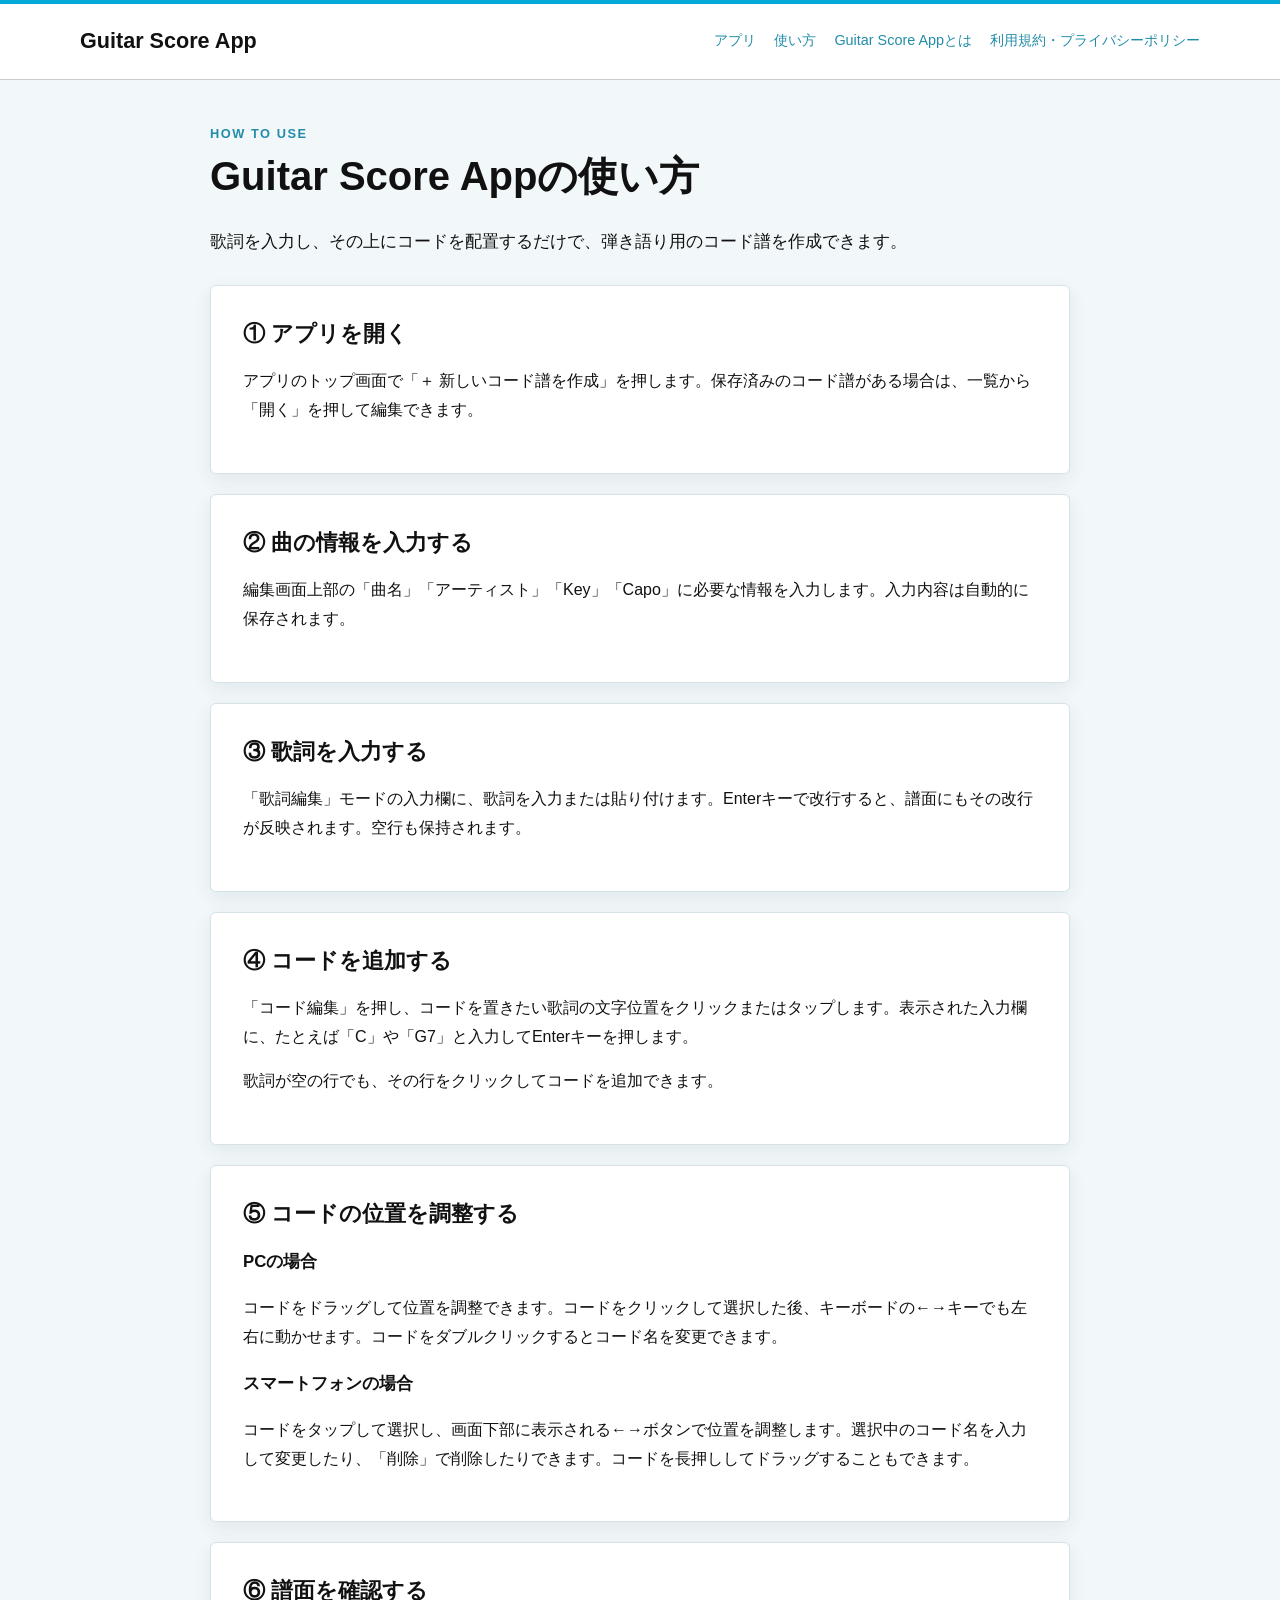
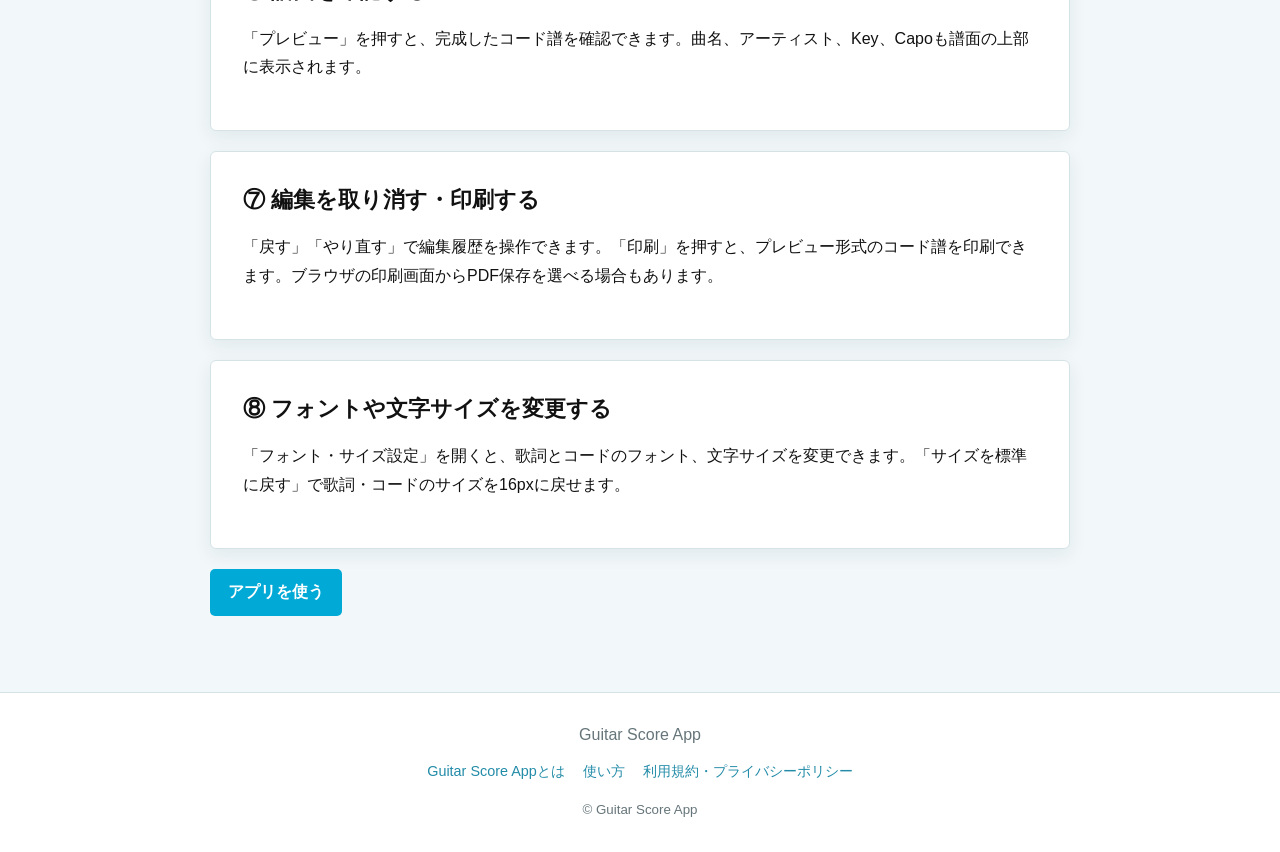
==== how-to-use.html @ c7d1b921 "Add files via upload" ====
<!doctype html>
<html lang="ja">
<head>
  <meta charset="UTF-8">
  <meta name="viewport" content="width=device-width, initial-scale=1">
  <title>Guitar Score Appの使い方｜弾き語りコード譜の作成方法</title>
  <meta name="description" content="Guitar Score Appで歌詞を入力し、コードを配置してコード譜を作成する方法を初心者向けに説明します。">
  <link rel="stylesheet" href="info.css">
</head>
<body>
  <header class="site-header">
    <div class="site-header-inner">
      <a class="brand" href="index.html">Guitar Score App</a>
      <nav aria-label="メインナビゲーション">
        <a href="index.html">アプリ</a>
        <a href="how-to-use.html" aria-current="page">使い方</a>
        <a href="about.html">Guitar Score Appとは</a>
        <a href="legal.html">利用規約・プライバシーポリシー</a>
      </nav>
    </div>
  </header>

  <main class="content">
    <p class="eyebrow">HOW TO USE</p>
    <h1>Guitar Score Appの使い方</h1>
    <p class="lead">歌詞を入力し、その上にコードを配置するだけで、弾き語り用のコード譜を作成できます。</p>

    <section class="card"><h2>① アプリを開く</h2><p>アプリのトップ画面で「＋ 新しいコード譜を作成」を押します。保存済みのコード譜がある場合は、一覧から「開く」を押して編集できます。</p></section>
    <section class="card"><h2>② 曲の情報を入力する</h2><p>編集画面上部の「曲名」「アーティスト」「Key」「Capo」に必要な情報を入力します。入力内容は自動的に保存されます。</p></section>
    <section class="card"><h2>③ 歌詞を入力する</h2><p>「歌詞編集」モードの入力欄に、歌詞を入力または貼り付けます。Enterキーで改行すると、譜面にもその改行が反映されます。空行も保持されます。</p></section>
    <section class="card"><h2>④ コードを追加する</h2><p>「コード編集」を押し、コードを置きたい歌詞の文字位置をクリックまたはタップします。表示された入力欄に、たとえば「C」や「G7」と入力してEnterキーを押します。</p><p>歌詞が空の行でも、その行をクリックしてコードを追加できます。</p></section>
    <section class="card"><h2>⑤ コードの位置を調整する</h2><h3>PCの場合</h3><p>コードをドラッグして位置を調整できます。コードをクリックして選択した後、キーボードの←→キーでも左右に動かせます。コードをダブルクリックするとコード名を変更できます。</p><h3>スマートフォンの場合</h3><p>コードをタップして選択し、画面下部に表示される←→ボタンで位置を調整します。選択中のコード名を入力して変更したり、「削除」で削除したりできます。コードを長押ししてドラッグすることもできます。</p></section>
    <section class="card"><h2>⑥ 譜面を確認する</h2><p>「プレビュー」を押すと、完成したコード譜を確認できます。曲名、アーティスト、Key、Capoも譜面の上部に表示されます。</p></section>
    <section class="card"><h2>⑦ 編集を取り消す・印刷する</h2><p>「戻す」「やり直す」で編集履歴を操作できます。「印刷」を押すと、プレビュー形式のコード譜を印刷できます。ブラウザの印刷画面からPDF保存を選べる場合もあります。</p></section>
    <section class="card"><h2>⑧ フォントや文字サイズを変更する</h2><p>「フォント・サイズ設定」を開くと、歌詞とコードのフォント、文字サイズを変更できます。「サイズを標準に戻す」で歌詞・コードのサイズを16pxに戻せます。</p></section>

    <p><a class="button" href="index.html">アプリを使う</a></p>
  </main>

  <footer class="site-footer"><div>Guitar Score App</div><div class="footer-links"><a href="about.html">Guitar Score Appとは</a><a href="how-to-use.html">使い方</a><a href="legal.html">利用規約・プライバシーポリシー</a></div><small>© Guitar Score App</small></footer>
</body>
</html>
---- info.css ----
:root {
  --bg: #f2f7f9;
  --surface: #fff;
  --text: #111;
  --muted: #66757a;
  --border: #d5e3e7;
  --accent: #00a9d6;
  --accent-dark: #238ca8;
  --accent-light: #e8f8fb;
  --shadow: 0 6px 18px rgba(20, 80, 95, 0.08);
}

* {
  box-sizing: border-box;
}

html,
body {
  margin: 0;
  color: var(--text);
  background: var(--bg);
  font-family:
    -apple-system,
    BlinkMacSystemFont,
    "Segoe UI",
    "Helvetica Neue",
    Arial,
    sans-serif;
  line-height: 1.8;
  overflow-x: hidden;
}

a {
  color: var(--accent-dark);
}

.site-header {
  border-top: 4px solid var(--accent);
  border-bottom: 1px solid #ccc;
  background: #fff;
}

.site-header-inner {
  display: flex;
  align-items: center;
  justify-content: space-between;
  gap: 24px;
  width: min(100% - 36px, 1120px);
  margin: auto;
  padding: 18px 0;
}

.brand {
  color: #111;
  font-size: 1.35rem;
  font-weight: 800;
  text-decoration: none;
  white-space: nowrap;
}

nav {
  display: flex;
  flex-wrap: wrap;
  justify-content: flex-end;
  gap: 8px 18px;
}

nav a,
.footer-links a {
  font-size: 0.9rem;
  text-decoration: none;
}

.content {
  width: min(100% - 28px, 860px);
  margin: auto;
  padding: 42px 0 60px;
}

.eyebrow {
  margin: 0;
  color: var(--accent-dark);
  font-size: 0.8rem;
  font-weight: 800;
  letter-spacing: 0.12em;
}

h1 {
  margin: 4px 0 24px;
  font-size: clamp(1.8rem, 5vw, 2.5rem);
  line-height: 1.35;
}

h2 {
  margin-top: 0;
  font-size: 1.35rem;
  line-height: 1.45;
}

h3 {
  font-size: 1.05rem;
}

.lead {
  margin-bottom: 28px;
  font-size: 1.05rem;
}

.card {
  margin: 20px 0;
  padding: clamp(20px, 4vw, 32px);
  border: 1px solid var(--border);
  border-radius: 6px;
  background: var(--surface);
  box-shadow: var(--shadow);
}

.card li {
  margin: 6px 0;
}

.button {
  display: inline-block;
  min-height: 44px;
  padding: 9px 18px;
  border-radius: 5px;
  color: #fff;
  background: var(--accent);
  font-weight: 700;
  text-decoration: none;
}

.button:hover {
  background: var(--accent-dark);
}

.site-footer {
  padding: 28px 18px;
  border-top: 1px solid var(--border);
  color: var(--muted);
  background: #fff;
  text-align: center;
}

.footer-links {
  display: flex;
  flex-wrap: wrap;
  justify-content: center;
  gap: 8px 18px;
  margin: 10px 0;
}

@media (max-width: 700px) {
  .site-header-inner {
    align-items: stretch;
    flex-direction: column;
    gap: 12px;
  }

  nav {
    justify-content: flex-start;
  }

  nav a {
    padding: 5px 0;
  }

  .content {
    padding-top: 30px;
  }
}
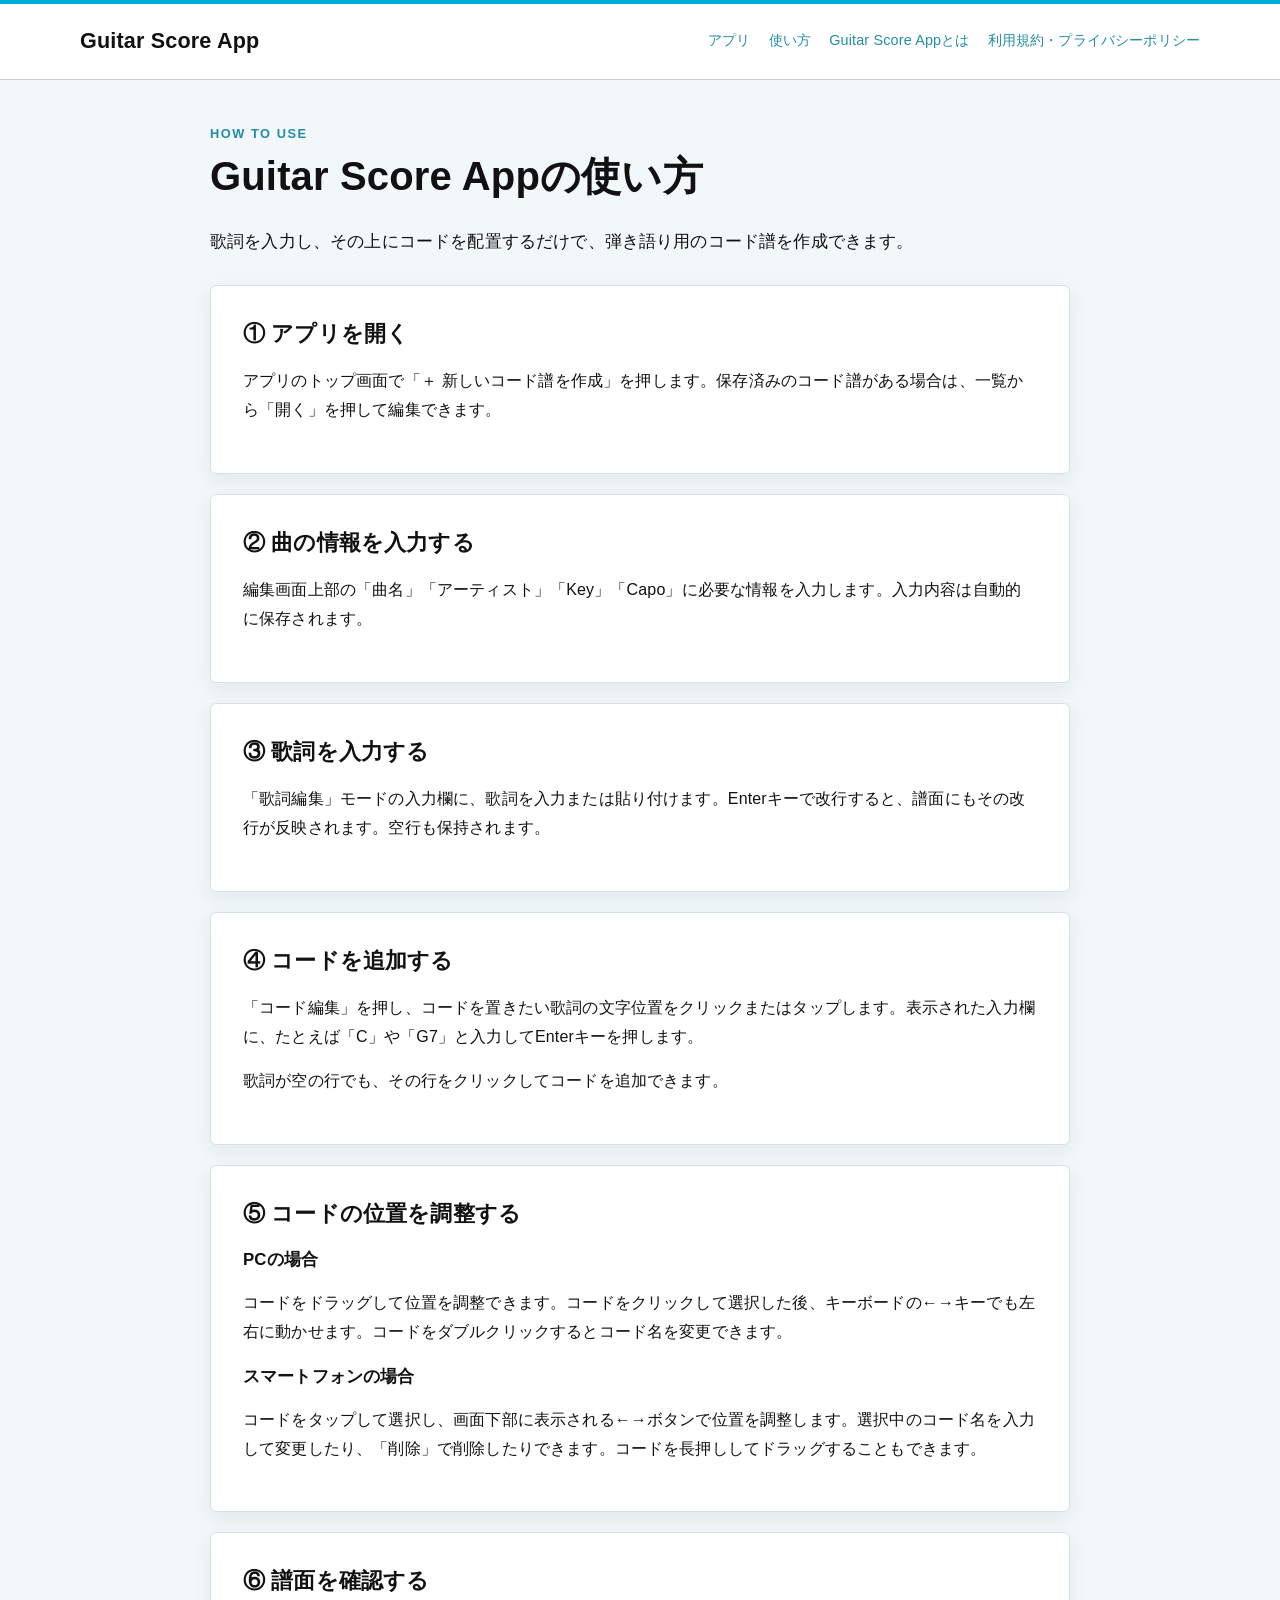
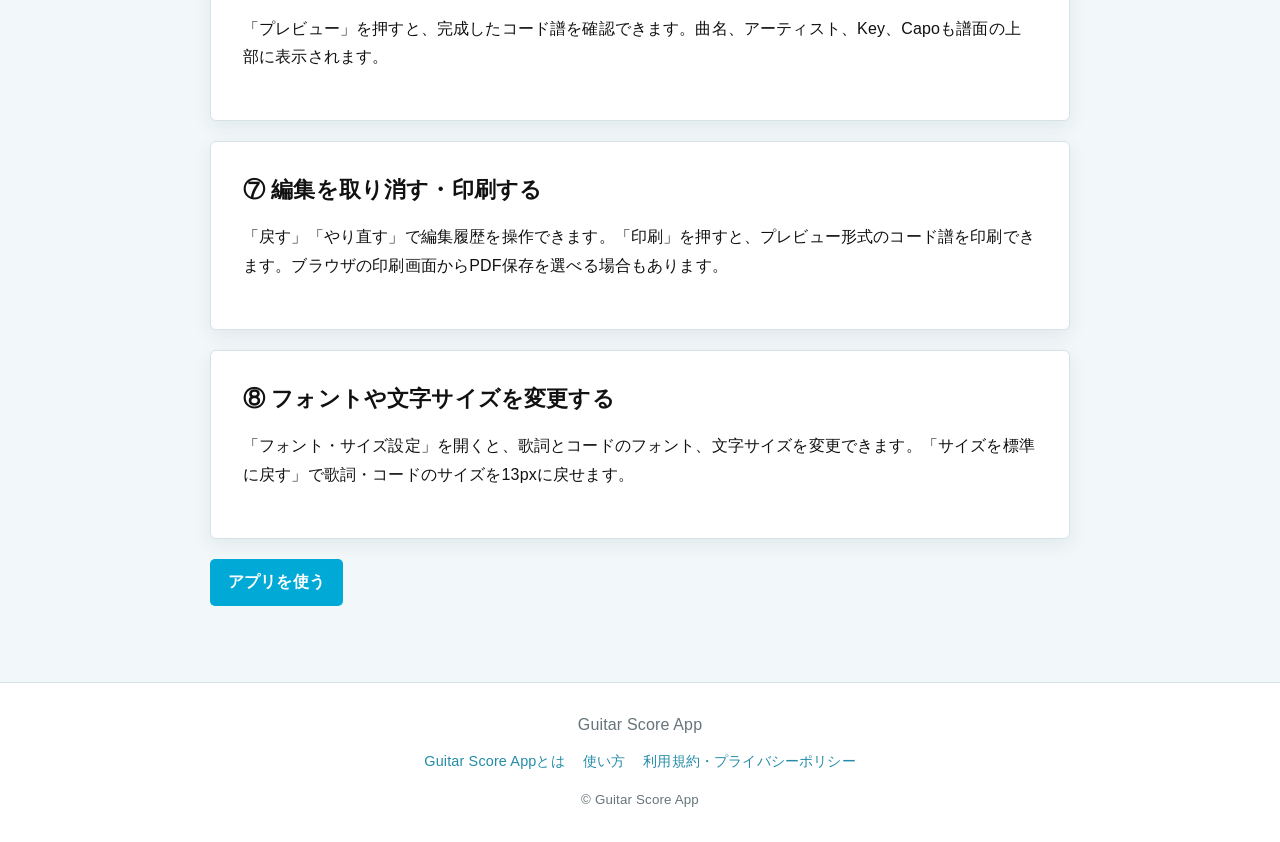
==== commit 63a8c033: "how-to-use.html" ====
--- a/how-to-use.html
+++ b/how-to-use.html
@@ -32,7 +32,7 @@
     <section class="card"><h2>⑤ コードの位置を調整する</h2><h3>PCの場合</h3><p>コードをドラッグして位置を調整できます。コードをクリックして選択した後、キーボードの←→キーでも左右に動かせます。コードをダブルクリックするとコード名を変更できます。</p><h3>スマートフォンの場合</h3><p>コードをタップして選択し、画面下部に表示される←→ボタンで位置を調整します。選択中のコード名を入力して変更したり、「削除」で削除したりできます。コードを長押ししてドラッグすることもできます。</p></section>
     <section class="card"><h2>⑥ 譜面を確認する</h2><p>「プレビュー」を押すと、完成したコード譜を確認できます。曲名、アーティスト、Key、Capoも譜面の上部に表示されます。</p></section>
     <section class="card"><h2>⑦ 編集を取り消す・印刷する</h2><p>「戻す」「やり直す」で編集履歴を操作できます。「印刷」を押すと、プレビュー形式のコード譜を印刷できます。ブラウザの印刷画面からPDF保存を選べる場合もあります。</p></section>
-    <section class="card"><h2>⑧ フォントや文字サイズを変更する</h2><p>「フォント・サイズ設定」を開くと、歌詞とコードのフォント、文字サイズを変更できます。「サイズを標準に戻す」で歌詞・コードのサイズを16pxに戻せます。</p></section>
+    <section class="card"><h2>⑧ フォントや文字サイズを変更する</h2><p>「フォント・サイズ設定」を開くと、歌詞とコードのフォント、文字サイズを変更できます。「サイズを標準に戻す」で歌詞・コードのサイズを13pxに戻せます。</p></section>
 
     <p><a class="button" href="index.html">アプリを使う</a></p>
   </main>
--- a/info.css
+++ b/info.css
@@ -30,6 +30,10 @@
   overflow-x: hidden;
 }
 
+body {
+  letter-spacing: 0.01em;
+}
+
 a {
   color: var(--accent-dark);
 }
@@ -46,7 +50,7 @@
   justify-content: space-between;
   gap: 24px;
   width: min(100% - 36px, 1120px);
-  margin: auto;
+  margin: 0 auto;
   padding: 18px 0;
 }
 
@@ -71,9 +75,14 @@
   text-decoration: none;
 }
 
+nav a:hover,
+.footer-links a:hover {
+  text-decoration: underline;
+}
+
 .content {
   width: min(100% - 28px, 860px);
-  margin: auto;
+  margin: 0 auto;
   padding: 42px 0 60px;
 }
 
@@ -99,6 +108,11 @@
 
 h3 {
   font-size: 1.05rem;
+  line-height: 1.5;
+}
+
+p {
+  margin: 0 0 1em;
 }
 
 .lead {
@@ -117,6 +131,14 @@
 
 .card li {
   margin: 6px 0;
+}
+
+.card code {
+  padding: 2px 5px;
+  border-radius: 3px;
+  background: var(--accent-light);
+  font-family: monospace;
+  font-size: 0.9em;
 }
 
 .button {
@@ -131,6 +153,7 @@
 }
 
 .button:hover {
+  color: #fff;
   background: var(--accent-dark);
 }
 
@@ -159,13 +182,24 @@
 
   nav {
     justify-content: flex-start;
+    gap: 6px 14px;
   }
 
   nav a {
     padding: 5px 0;
+    font-size: 0.85rem;
   }
 
   .content {
     padding-top: 30px;
   }
-}
+
+  .card {
+    padding: 20px 18px;
+  }
+
+  .footer-links {
+    flex-direction: column;
+    gap: 6px;
+  }
+}
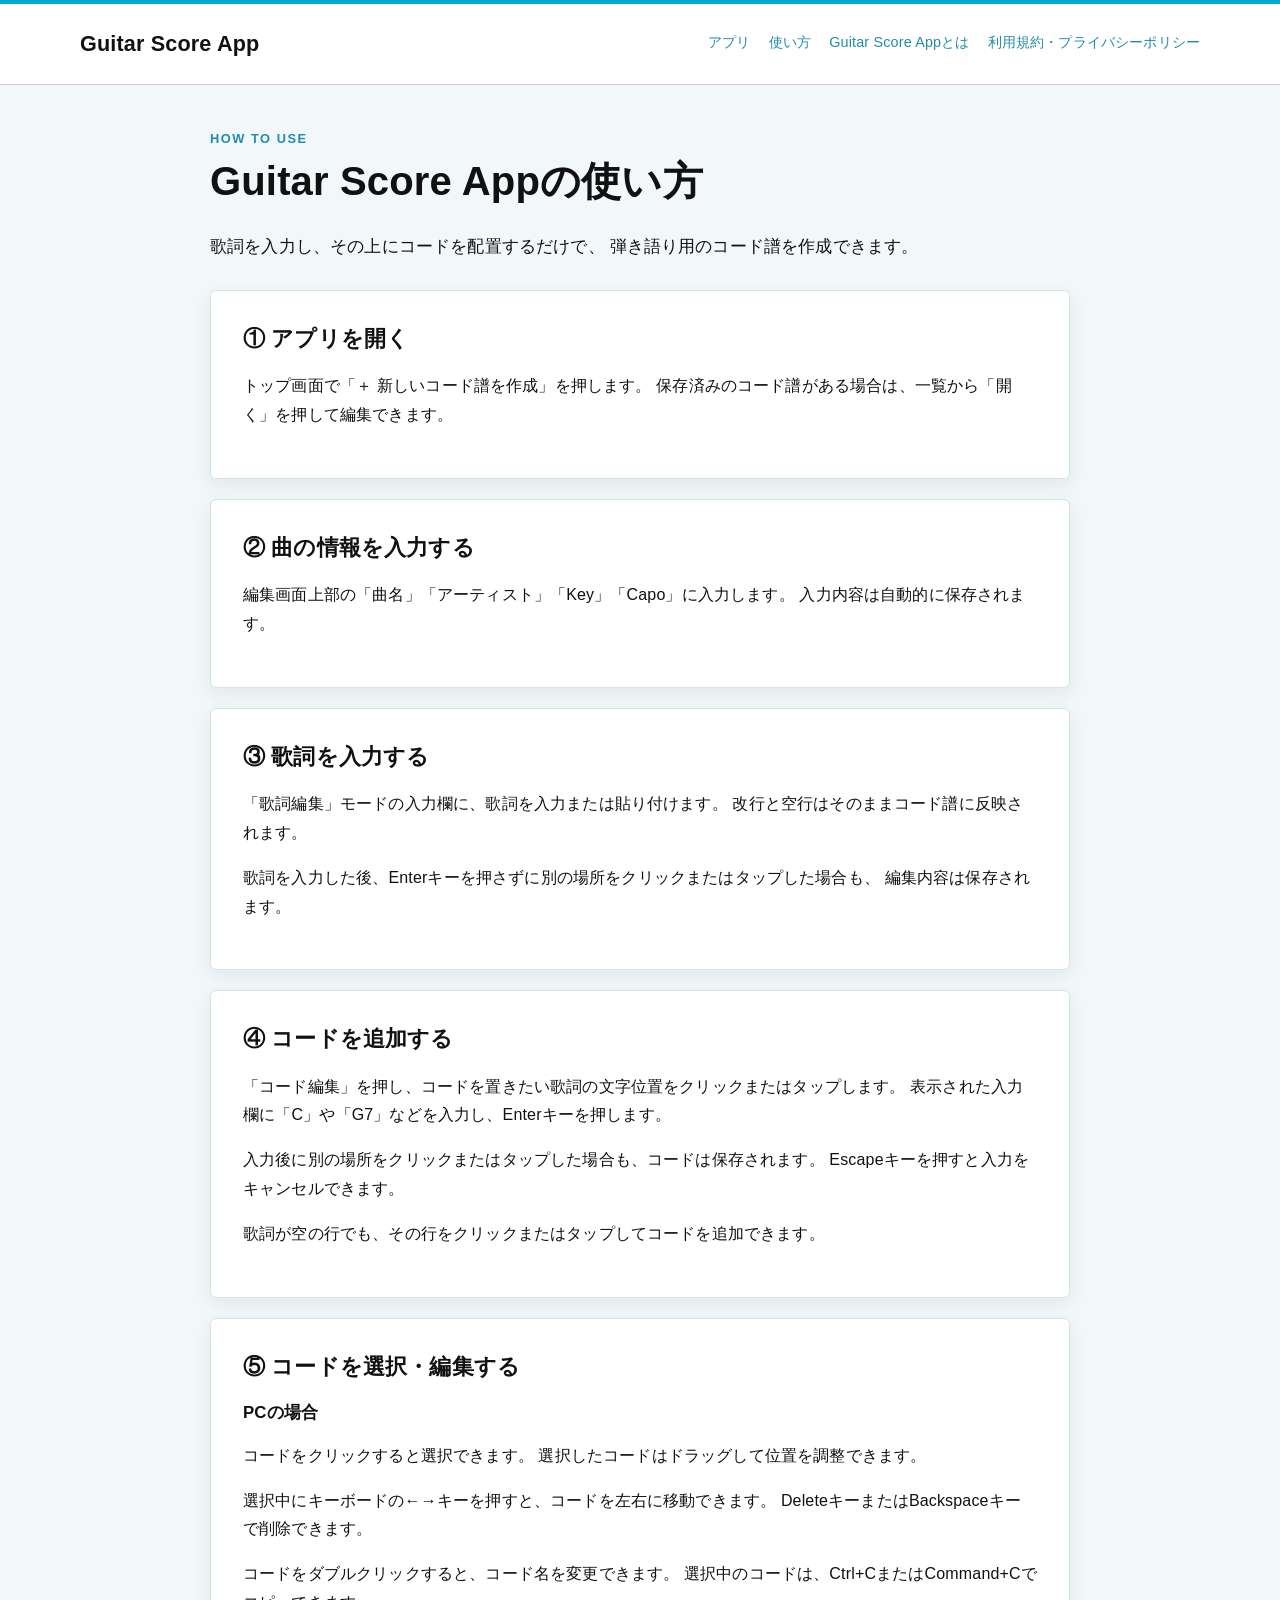
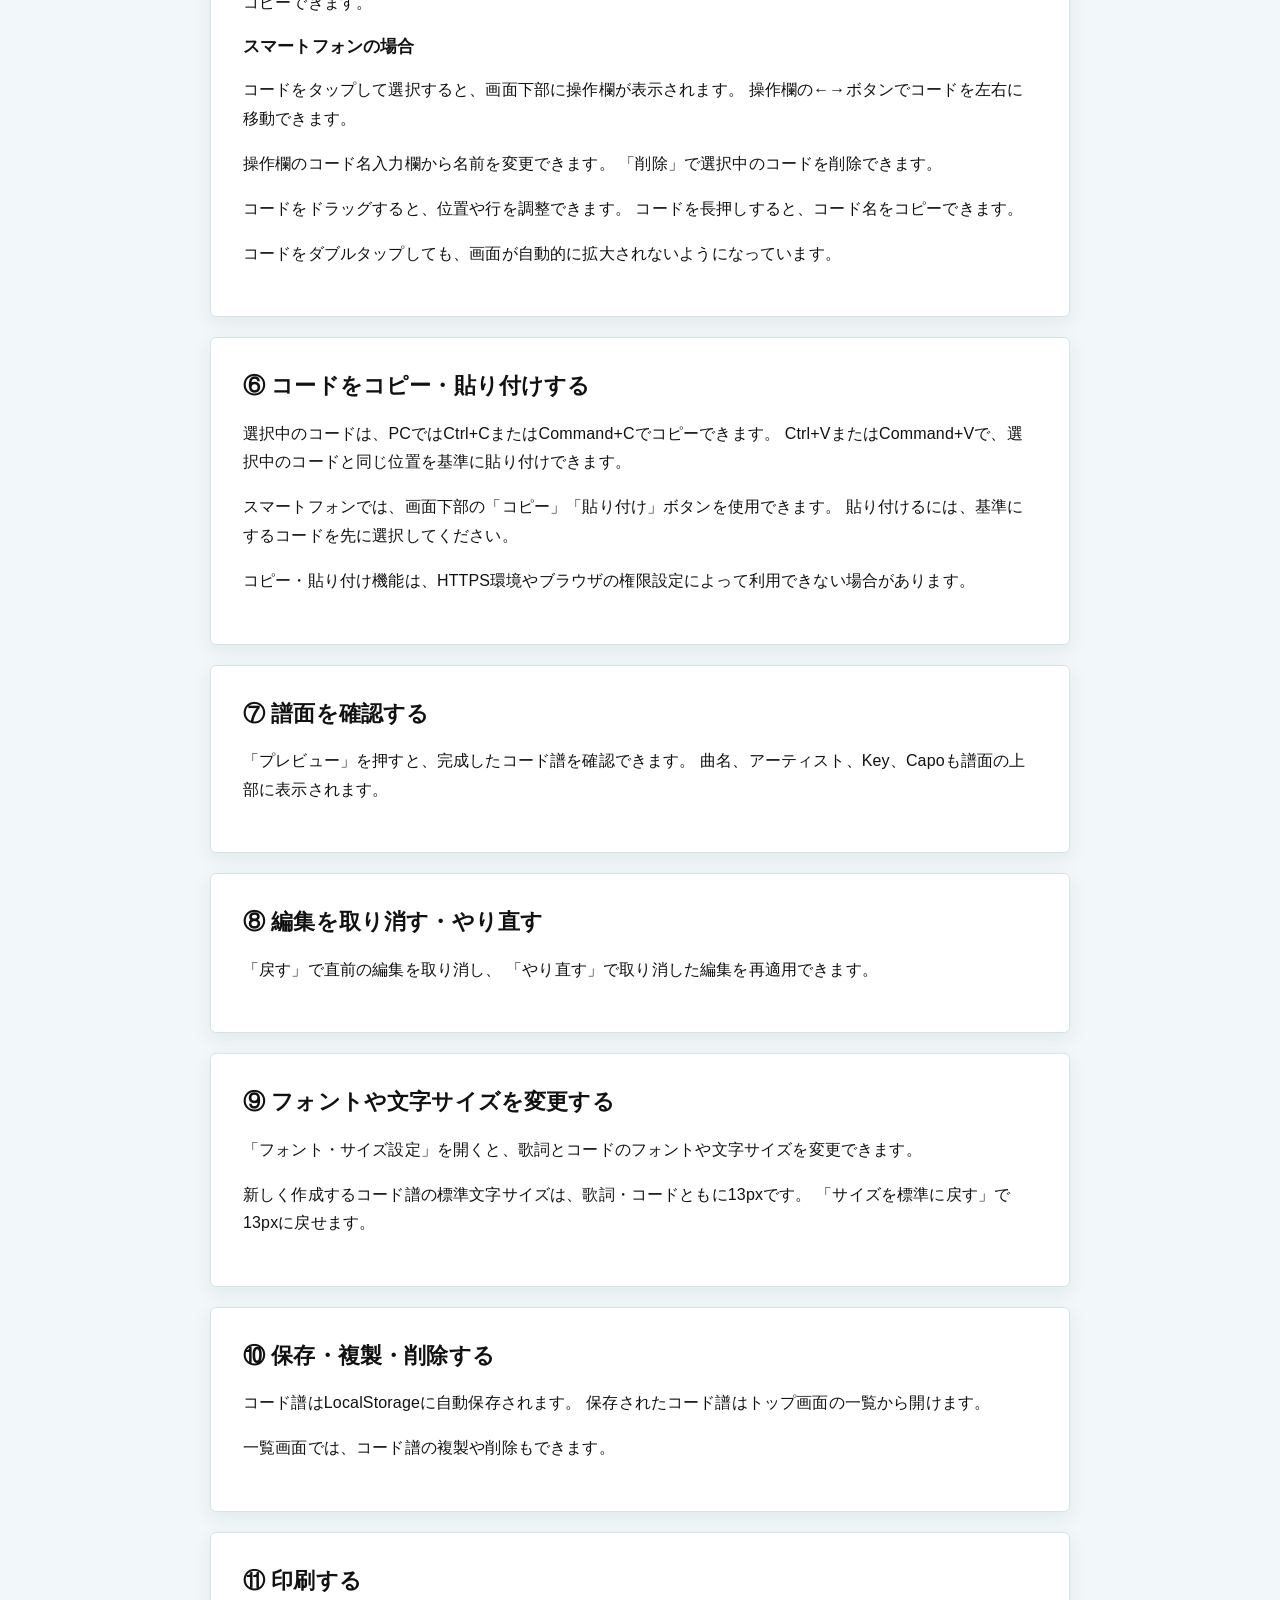
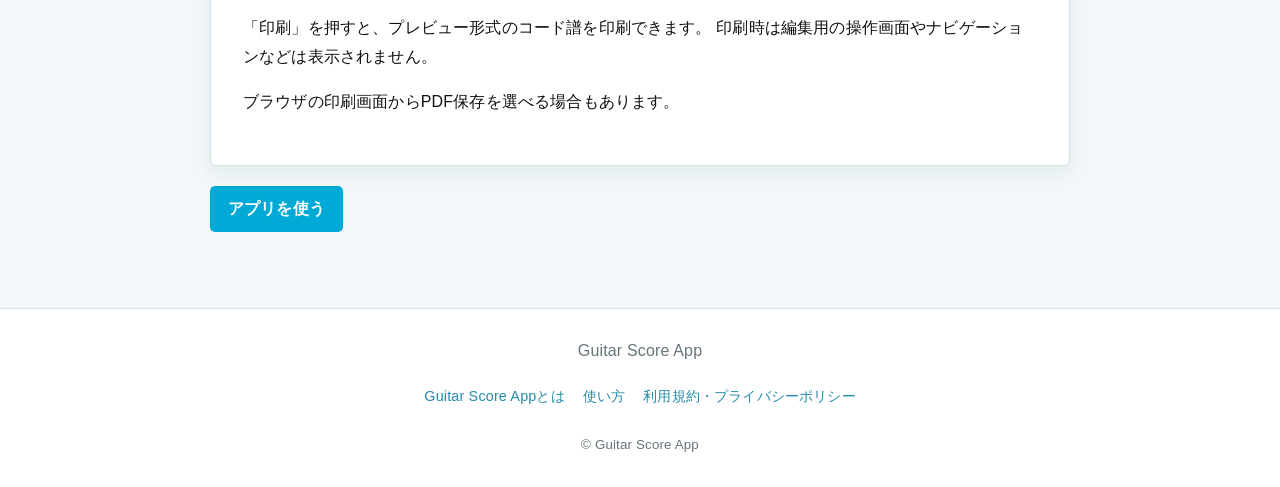
==== commit efbc6226: "how-to-use.html" ====
--- a/how-to-use.html
+++ b/how-to-use.html
@@ -4,7 +4,7 @@
   <meta charset="UTF-8">
   <meta name="viewport" content="width=device-width, initial-scale=1">
   <title>Guitar Score Appの使い方｜弾き語りコード譜の作成方法</title>
-  <meta name="description" content="Guitar Score Appで歌詞を入力し、コードを配置してコード譜を作成する方法を初心者向けに説明します。">
+  <meta name="description" content="Guitar Score Appで歌詞を入力し、コードを配置・編集してコード譜を作成する方法を説明します。">
   <link rel="stylesheet" href="info.css">
 </head>
 <body>
@@ -23,20 +23,168 @@
   <main class="content">
     <p class="eyebrow">HOW TO USE</p>
     <h1>Guitar Score Appの使い方</h1>
-    <p class="lead">歌詞を入力し、その上にコードを配置するだけで、弾き語り用のコード譜を作成できます。</p>
+    <p class="lead">
+      歌詞を入力し、その上にコードを配置するだけで、
+      弾き語り用のコード譜を作成できます。
+    </p>
 
-    <section class="card"><h2>① アプリを開く</h2><p>アプリのトップ画面で「＋ 新しいコード譜を作成」を押します。保存済みのコード譜がある場合は、一覧から「開く」を押して編集できます。</p></section>
-    <section class="card"><h2>② 曲の情報を入力する</h2><p>編集画面上部の「曲名」「アーティスト」「Key」「Capo」に必要な情報を入力します。入力内容は自動的に保存されます。</p></section>
-    <section class="card"><h2>③ 歌詞を入力する</h2><p>「歌詞編集」モードの入力欄に、歌詞を入力または貼り付けます。Enterキーで改行すると、譜面にもその改行が反映されます。空行も保持されます。</p></section>
-    <section class="card"><h2>④ コードを追加する</h2><p>「コード編集」を押し、コードを置きたい歌詞の文字位置をクリックまたはタップします。表示された入力欄に、たとえば「C」や「G7」と入力してEnterキーを押します。</p><p>歌詞が空の行でも、その行をクリックしてコードを追加できます。</p></section>
-    <section class="card"><h2>⑤ コードの位置を調整する</h2><h3>PCの場合</h3><p>コードをドラッグして位置を調整できます。コードをクリックして選択した後、キーボードの←→キーでも左右に動かせます。コードをダブルクリックするとコード名を変更できます。</p><h3>スマートフォンの場合</h3><p>コードをタップして選択し、画面下部に表示される←→ボタンで位置を調整します。選択中のコード名を入力して変更したり、「削除」で削除したりできます。コードを長押ししてドラッグすることもできます。</p></section>
-    <section class="card"><h2>⑥ 譜面を確認する</h2><p>「プレビュー」を押すと、完成したコード譜を確認できます。曲名、アーティスト、Key、Capoも譜面の上部に表示されます。</p></section>
-    <section class="card"><h2>⑦ 編集を取り消す・印刷する</h2><p>「戻す」「やり直す」で編集履歴を操作できます。「印刷」を押すと、プレビュー形式のコード譜を印刷できます。ブラウザの印刷画面からPDF保存を選べる場合もあります。</p></section>
-    <section class="card"><h2>⑧ フォントや文字サイズを変更する</h2><p>「フォント・サイズ設定」を開くと、歌詞とコードのフォント、文字サイズを変更できます。「サイズを標準に戻す」で歌詞・コードのサイズを13pxに戻せます。</p></section>
+    <section class="card">
+      <h2>① アプリを開く</h2>
+      <p>
+        トップ画面で「＋ 新しいコード譜を作成」を押します。
+        保存済みのコード譜がある場合は、一覧から「開く」を押して編集できます。
+      </p>
+    </section>
 
-    <p><a class="button" href="index.html">アプリを使う</a></p>
+    <section class="card">
+      <h2>② 曲の情報を入力する</h2>
+      <p>
+        編集画面上部の「曲名」「アーティスト」「Key」「Capo」に入力します。
+        入力内容は自動的に保存されます。
+      </p>
+    </section>
+
+    <section class="card">
+      <h2>③ 歌詞を入力する</h2>
+      <p>
+        「歌詞編集」モードの入力欄に、歌詞を入力または貼り付けます。
+        改行と空行はそのままコード譜に反映されます。
+      </p>
+      <p>
+        歌詞を入力した後、Enterキーを押さずに別の場所をクリックまたはタップした場合も、
+        編集内容は保存されます。
+      </p>
+    </section>
+
+    <section class="card">
+      <h2>④ コードを追加する</h2>
+      <p>
+        「コード編集」を押し、コードを置きたい歌詞の文字位置をクリックまたはタップします。
+        表示された入力欄に「C」や「G7」などを入力し、Enterキーを押します。
+      </p>
+      <p>
+        入力後に別の場所をクリックまたはタップした場合も、コードは保存されます。
+        Escapeキーを押すと入力をキャンセルできます。
+      </p>
+      <p>
+        歌詞が空の行でも、その行をクリックまたはタップしてコードを追加できます。
+      </p>
+    </section>
+
+    <section class="card">
+      <h2>⑤ コードを選択・編集する</h2>
+
+      <h3>PCの場合</h3>
+      <p>
+        コードをクリックすると選択できます。
+        選択したコードはドラッグして位置を調整できます。
+      </p>
+      <p>
+        選択中にキーボードの←→キーを押すと、コードを左右に移動できます。
+        DeleteキーまたはBackspaceキーで削除できます。
+      </p>
+      <p>
+        コードをダブルクリックすると、コード名を変更できます。
+        選択中のコードは、Ctrl+CまたはCommand+Cでコピーできます。
+      </p>
+
+      <h3>スマートフォンの場合</h3>
+      <p>
+        コードをタップして選択すると、画面下部に操作欄が表示されます。
+        操作欄の←→ボタンでコードを左右に移動できます。
+      </p>
+      <p>
+        操作欄のコード名入力欄から名前を変更できます。
+        「削除」で選択中のコードを削除できます。
+      </p>
+      <p>
+        コードをドラッグすると、位置や行を調整できます。
+        コードを長押しすると、コード名をコピーできます。
+      </p>
+      <p>
+        コードをダブルタップしても、画面が自動的に拡大されないようになっています。
+      </p>
+    </section>
+
+    <section class="card">
+      <h2>⑥ コードをコピー・貼り付けする</h2>
+      <p>
+        選択中のコードは、PCではCtrl+CまたはCommand+Cでコピーできます。
+        Ctrl+VまたはCommand+Vで、選択中のコードと同じ位置を基準に貼り付けできます。
+      </p>
+      <p>
+        スマートフォンでは、画面下部の「コピー」「貼り付け」ボタンを使用できます。
+        貼り付けるには、基準にするコードを先に選択してください。
+      </p>
+      <p>
+        コピー・貼り付け機能は、HTTPS環境やブラウザの権限設定によって利用できない場合があります。
+      </p>
+    </section>
+
+    <section class="card">
+      <h2>⑦ 譜面を確認する</h2>
+      <p>
+        「プレビュー」を押すと、完成したコード譜を確認できます。
+        曲名、アーティスト、Key、Capoも譜面の上部に表示されます。
+      </p>
+    </section>
+
+    <section class="card">
+      <h2>⑧ 編集を取り消す・やり直す</h2>
+      <p>
+        「戻す」で直前の編集を取り消し、
+        「やり直す」で取り消した編集を再適用できます。
+      </p>
+    </section>
+
+    <section class="card">
+      <h2>⑨ フォントや文字サイズを変更する</h2>
+      <p>
+        「フォント・サイズ設定」を開くと、歌詞とコードのフォントや文字サイズを変更できます。
+      </p>
+      <p>
+        新しく作成するコード譜の標準文字サイズは、歌詞・コードともに13pxです。
+        「サイズを標準に戻す」で13pxに戻せます。
+      </p>
+    </section>
+
+    <section class="card">
+      <h2>⑩ 保存・複製・削除する</h2>
+      <p>
+        コード譜はLocalStorageに自動保存されます。
+        保存されたコード譜はトップ画面の一覧から開けます。
+      </p>
+      <p>
+        一覧画面では、コード譜の複製や削除もできます。
+      </p>
+    </section>
+
+    <section class="card">
+      <h2>⑪ 印刷する</h2>
+      <p>
+        「印刷」を押すと、プレビュー形式のコード譜を印刷できます。
+        印刷時は編集用の操作画面やナビゲーションなどは表示されません。
+      </p>
+      <p>
+        ブラウザの印刷画面からPDF保存を選べる場合もあります。
+      </p>
+    </section>
+
+    <p>
+      <a class="button" href="index.html">アプリを使う</a>
+    </p>
   </main>
 
-  <footer class="site-footer"><div>Guitar Score App</div><div class="footer-links"><a href="about.html">Guitar Score Appとは</a><a href="how-to-use.html">使い方</a><a href="legal.html">利用規約・プライバシーポリシー</a></div><small>© Guitar Score App</small></footer>
+  <footer class="site-footer">
+    <div>Guitar Score App</div>
+
+    <div class="footer-links">
+      <a href="about.html">Guitar Score Appとは</a>
+      <a href="how-to-use.html">使い方</a>
+      <a href="legal.html">利用規約・プライバシーポリシー</a>
+    </div>
+
+    <small>© Guitar Score App</small>
+  </footer>
 </body>
 </html>
--- a/info.css
+++ b/info.css
@@ -71,6 +71,9 @@
 
 nav a,
 .footer-links a {
+  display: inline-block;
+  min-height: 44px;
+  padding: 8px 0;
   font-size: 0.9rem;
   text-decoration: none;
 }
@@ -185,9 +188,11 @@
     gap: 6px 14px;
   }
 
-  nav a {
-    padding: 5px 0;
-    font-size: 0.85rem;
+  nav a,
+  .footer-links a {
+   min-height: 44px;
+   padding: 8px 0;
+   font-size: 0.85rem;
   }
 
   .content {
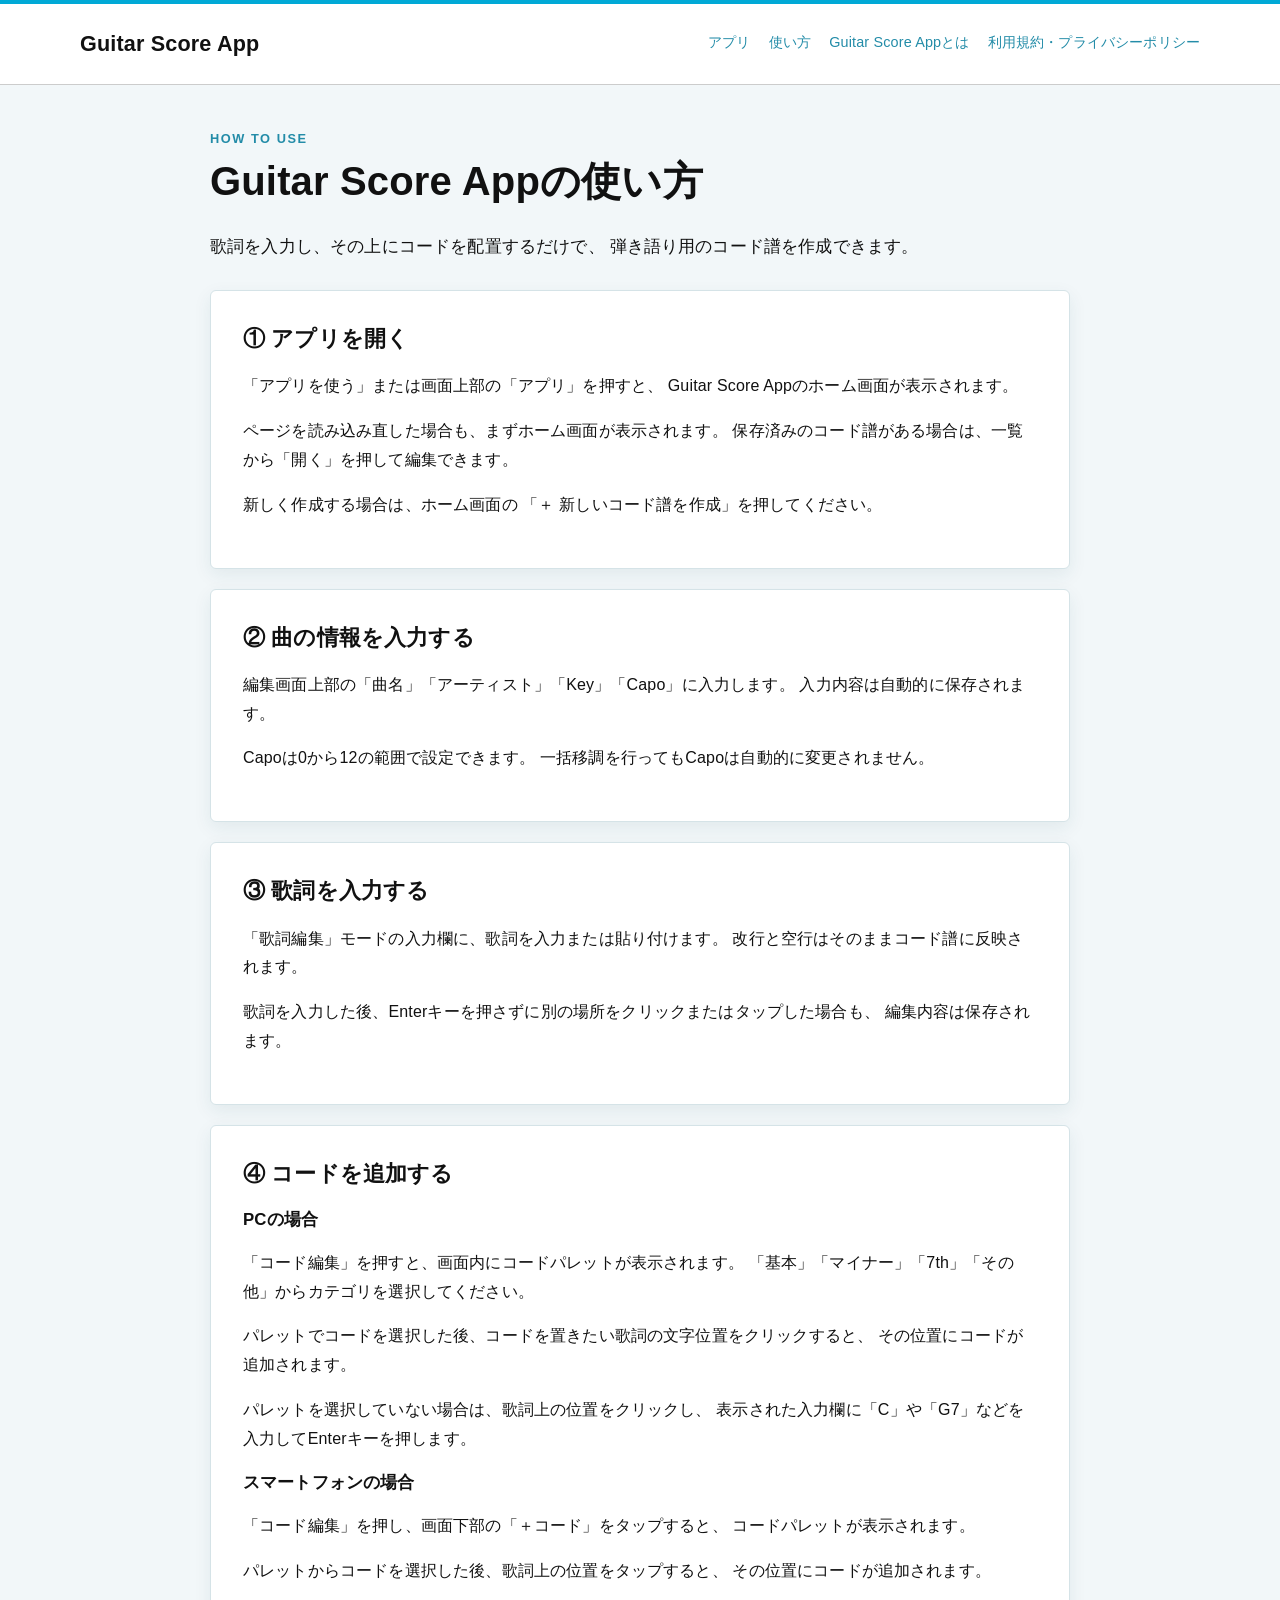
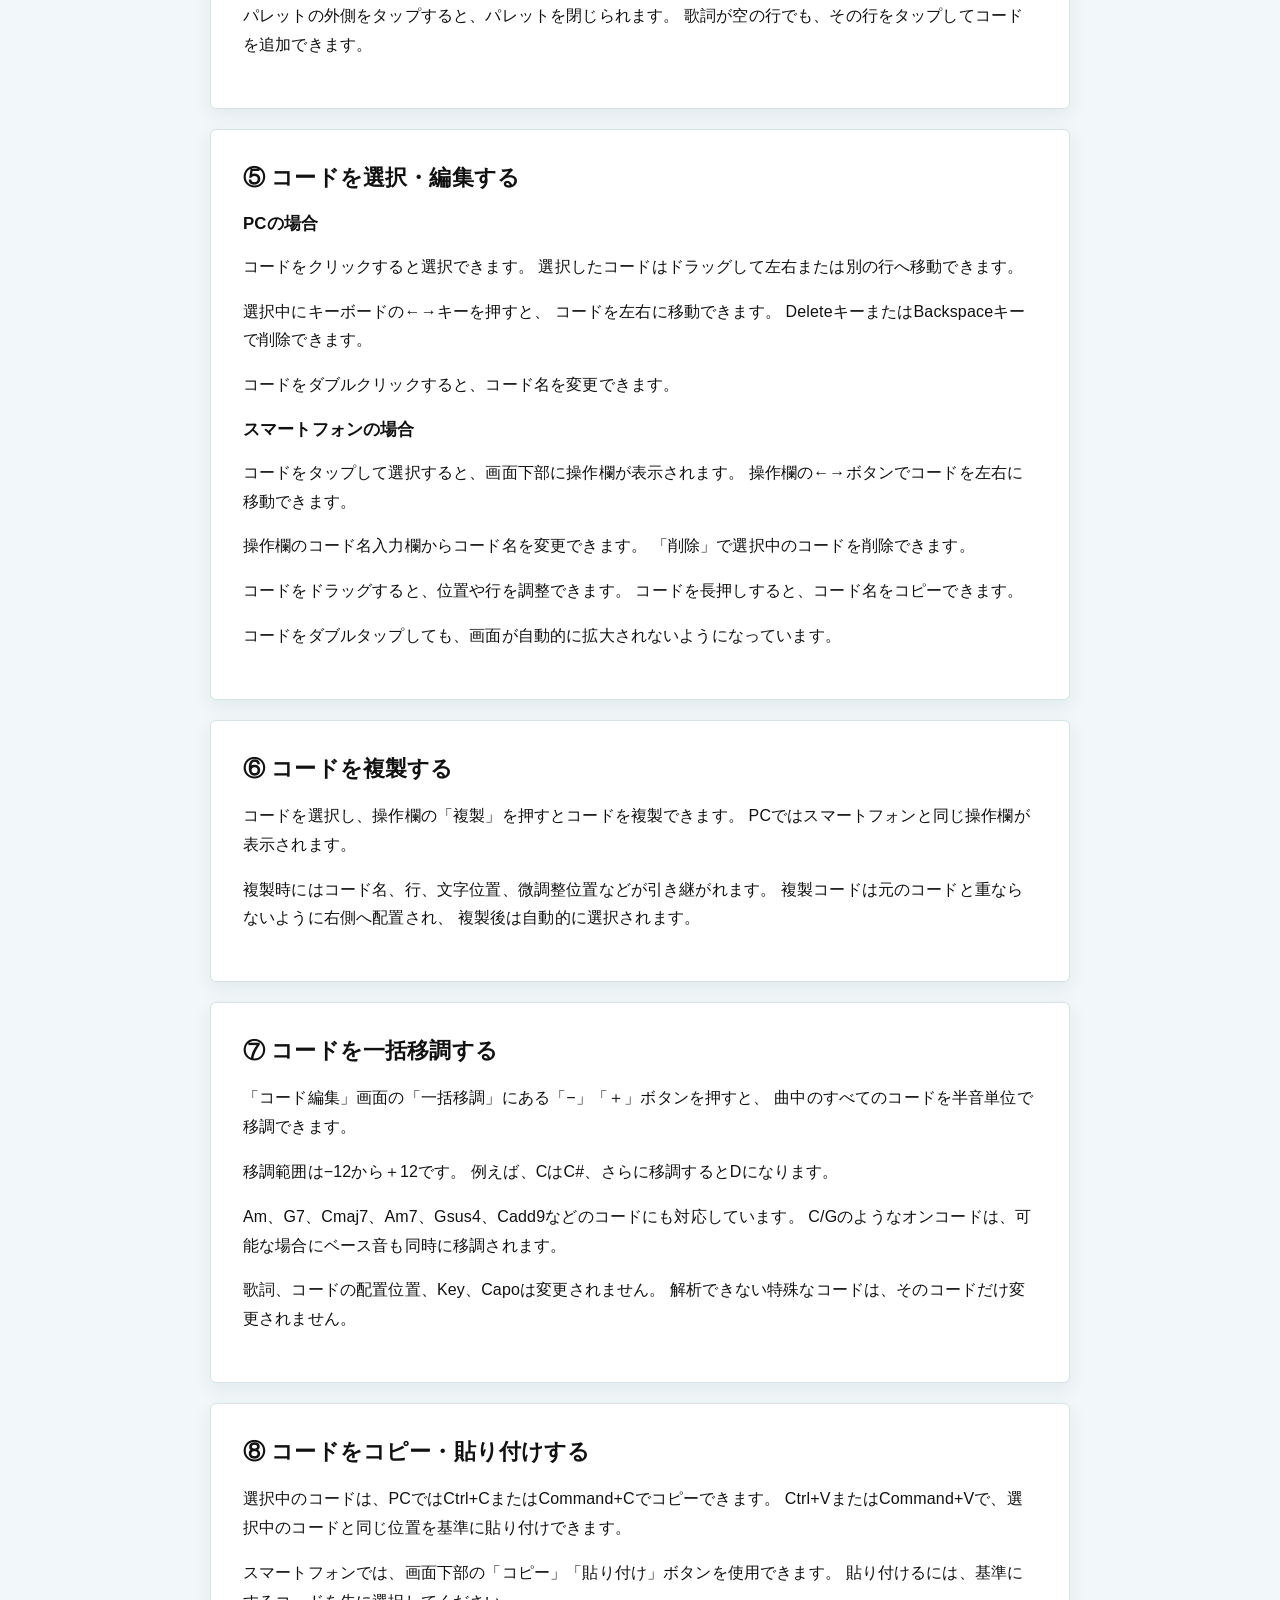
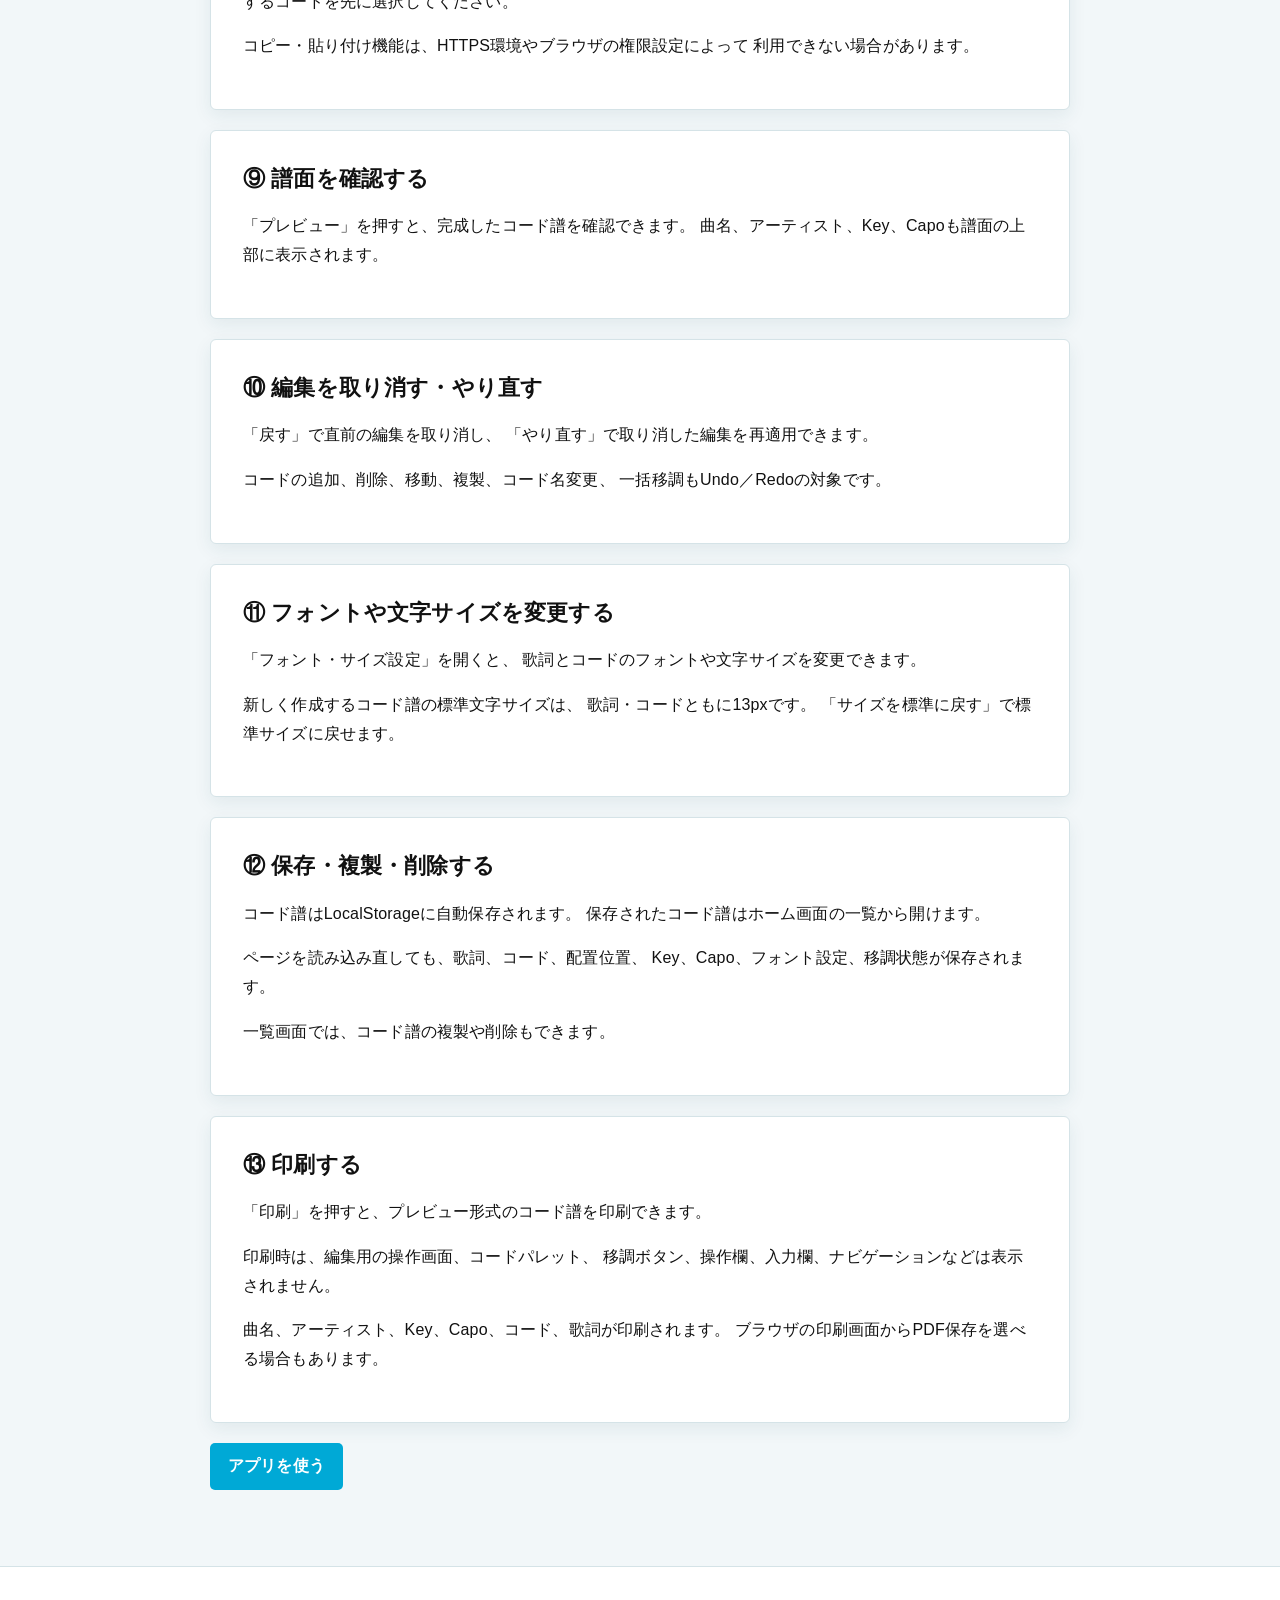
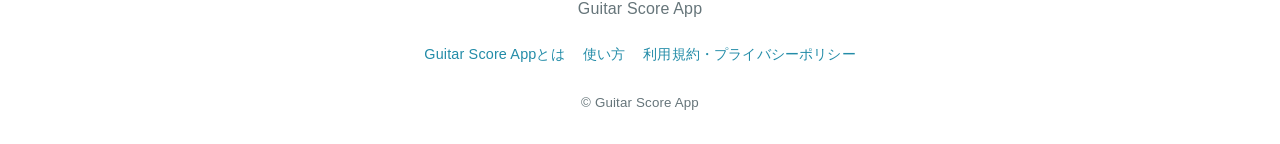
==== commit 04ef4ce3: "how-to-use.html" ====
--- a/how-to-use.html
+++ b/how-to-use.html
@@ -7,10 +7,12 @@
   <meta name="description" content="Guitar Score Appで歌詞を入力し、コードを配置・編集してコード譜を作成する方法を説明します。">
   <link rel="stylesheet" href="info.css">
 </head>
+
 <body>
   <header class="site-header">
     <div class="site-header-inner">
       <a class="brand" href="index.html">Guitar Score App</a>
+
       <nav aria-label="メインナビゲーション">
         <a href="index.html">アプリ</a>
         <a href="how-to-use.html" aria-current="page">使い方</a>
@@ -22,7 +24,9 @@
 
   <main class="content">
     <p class="eyebrow">HOW TO USE</p>
+
     <h1>Guitar Score Appの使い方</h1>
+
     <p class="lead">
       歌詞を入力し、その上にコードを配置するだけで、
       弾き語り用のコード譜を作成できます。
@@ -31,8 +35,16 @@
     <section class="card">
       <h2>① アプリを開く</h2>
       <p>
-        トップ画面で「＋ 新しいコード譜を作成」を押します。
+        「アプリを使う」または画面上部の「アプリ」を押すと、
+        Guitar Score Appのホーム画面が表示されます。
+      </p>
+      <p>
+        ページを読み込み直した場合も、まずホーム画面が表示されます。
         保存済みのコード譜がある場合は、一覧から「開く」を押して編集できます。
+      </p>
+      <p>
+        新しく作成する場合は、ホーム画面の
+        「＋ 新しいコード譜を作成」を押してください。
       </p>
     </section>
 
@@ -42,6 +54,10 @@
         編集画面上部の「曲名」「アーティスト」「Key」「Capo」に入力します。
         入力内容は自動的に保存されます。
       </p>
+      <p>
+        Capoは0から12の範囲で設定できます。
+        一括移調を行ってもCapoは自動的に変更されません。
+      </p>
     </section>
 
     <section class="card">
@@ -58,16 +74,33 @@
 
     <section class="card">
       <h2>④ コードを追加する</h2>
-      <p>
-        「コード編集」を押し、コードを置きたい歌詞の文字位置をクリックまたはタップします。
-        表示された入力欄に「C」や「G7」などを入力し、Enterキーを押します。
-      </p>
-      <p>
-        入力後に別の場所をクリックまたはタップした場合も、コードは保存されます。
-        Escapeキーを押すと入力をキャンセルできます。
-      </p>
-      <p>
-        歌詞が空の行でも、その行をクリックまたはタップしてコードを追加できます。
+
+      <h3>PCの場合</h3>
+      <p>
+        「コード編集」を押すと、画面内にコードパレットが表示されます。
+        「基本」「マイナー」「7th」「その他」からカテゴリを選択してください。
+      </p>
+      <p>
+        パレットでコードを選択した後、コードを置きたい歌詞の文字位置をクリックすると、
+        その位置にコードが追加されます。
+      </p>
+      <p>
+        パレットを選択していない場合は、歌詞上の位置をクリックし、
+        表示された入力欄に「C」や「G7」などを入力してEnterキーを押します。
+      </p>
+
+      <h3>スマートフォンの場合</h3>
+      <p>
+        「コード編集」を押し、画面下部の「＋コード」をタップすると、
+        コードパレットが表示されます。
+      </p>
+      <p>
+        パレットからコードを選択した後、歌詞上の位置をタップすると、
+        その位置にコードが追加されます。
+      </p>
+      <p>
+        パレットの外側をタップすると、パレットを閉じられます。
+        歌詞が空の行でも、その行をタップしてコードを追加できます。
       </p>
     </section>
 
@@ -77,15 +110,15 @@
       <h3>PCの場合</h3>
       <p>
         コードをクリックすると選択できます。
-        選択したコードはドラッグして位置を調整できます。
-      </p>
-      <p>
-        選択中にキーボードの←→キーを押すと、コードを左右に移動できます。
+        選択したコードはドラッグして左右または別の行へ移動できます。
+      </p>
+      <p>
+        選択中にキーボードの←→キーを押すと、
+        コードを左右に移動できます。
         DeleteキーまたはBackspaceキーで削除できます。
       </p>
       <p>
         コードをダブルクリックすると、コード名を変更できます。
-        選択中のコードは、Ctrl+CまたはCommand+Cでコピーできます。
       </p>
 
       <h3>スマートフォンの場合</h3>
@@ -94,7 +127,7 @@
         操作欄の←→ボタンでコードを左右に移動できます。
       </p>
       <p>
-        操作欄のコード名入力欄から名前を変更できます。
+        操作欄のコード名入力欄からコード名を変更できます。
         「削除」で選択中のコードを削除できます。
       </p>
       <p>
@@ -107,7 +140,40 @@
     </section>
 
     <section class="card">
-      <h2>⑥ コードをコピー・貼り付けする</h2>
+      <h2>⑥ コードを複製する</h2>
+      <p>
+        コードを選択し、操作欄の「複製」を押すとコードを複製できます。
+        PCではスマートフォンと同じ操作欄が表示されます。
+      </p>
+      <p>
+        複製時にはコード名、行、文字位置、微調整位置などが引き継がれます。
+        複製コードは元のコードと重ならないように右側へ配置され、
+        複製後は自動的に選択されます。
+      </p>
+    </section>
+
+    <section class="card">
+      <h2>⑦ コードを一括移調する</h2>
+      <p>
+        「コード編集」画面の「一括移調」にある「−」「＋」ボタンを押すと、
+        曲中のすべてのコードを半音単位で移調できます。
+      </p>
+      <p>
+        移調範囲は−12から＋12です。
+        例えば、CはC#、さらに移調するとDになります。
+      </p>
+      <p>
+        Am、G7、Cmaj7、Am7、Gsus4、Cadd9などのコードにも対応しています。
+        C/Gのようなオンコードは、可能な場合にベース音も同時に移調されます。
+      </p>
+      <p>
+        歌詞、コードの配置位置、Key、Capoは変更されません。
+        解析できない特殊なコードは、そのコードだけ変更されません。
+      </p>
+    </section>
+
+    <section class="card">
+      <h2>⑧ コードをコピー・貼り付けする</h2>
       <p>
         選択中のコードは、PCではCtrl+CまたはCommand+Cでコピーできます。
         Ctrl+VまたはCommand+Vで、選択中のコードと同じ位置を基準に貼り付けできます。
@@ -117,12 +183,13 @@
         貼り付けるには、基準にするコードを先に選択してください。
       </p>
       <p>
-        コピー・貼り付け機能は、HTTPS環境やブラウザの権限設定によって利用できない場合があります。
-      </p>
-    </section>
-
-    <section class="card">
-      <h2>⑦ 譜面を確認する</h2>
+        コピー・貼り付け機能は、HTTPS環境やブラウザの権限設定によって
+        利用できない場合があります。
+      </p>
+    </section>
+
+    <section class="card">
+      <h2>⑨ 譜面を確認する</h2>
       <p>
         「プレビュー」を押すと、完成したコード譜を確認できます。
         曲名、アーティスト、Key、Capoも譜面の上部に表示されます。
@@ -130,29 +197,39 @@
     </section>
 
     <section class="card">
-      <h2>⑧ 編集を取り消す・やり直す</h2>
+      <h2>⑩ 編集を取り消す・やり直す</h2>
       <p>
         「戻す」で直前の編集を取り消し、
         「やり直す」で取り消した編集を再適用できます。
       </p>
-    </section>
-
-    <section class="card">
-      <h2>⑨ フォントや文字サイズを変更する</h2>
-      <p>
-        「フォント・サイズ設定」を開くと、歌詞とコードのフォントや文字サイズを変更できます。
-      </p>
-      <p>
-        新しく作成するコード譜の標準文字サイズは、歌詞・コードともに13pxです。
-        「サイズを標準に戻す」で13pxに戻せます。
-      </p>
-    </section>
-
-    <section class="card">
-      <h2>⑩ 保存・複製・削除する</h2>
+      <p>
+        コードの追加、削除、移動、複製、コード名変更、
+        一括移調もUndo／Redoの対象です。
+      </p>
+    </section>
+
+    <section class="card">
+      <h2>⑪ フォントや文字サイズを変更する</h2>
+      <p>
+        「フォント・サイズ設定」を開くと、
+        歌詞とコードのフォントや文字サイズを変更できます。
+      </p>
+      <p>
+        新しく作成するコード譜の標準文字サイズは、
+        歌詞・コードともに13pxです。
+        「サイズを標準に戻す」で標準サイズに戻せます。
+      </p>
+    </section>
+
+    <section class="card">
+      <h2>⑫ 保存・複製・削除する</h2>
       <p>
         コード譜はLocalStorageに自動保存されます。
-        保存されたコード譜はトップ画面の一覧から開けます。
+        保存されたコード譜はホーム画面の一覧から開けます。
+      </p>
+      <p>
+        ページを読み込み直しても、歌詞、コード、配置位置、
+        Key、Capo、フォント設定、移調状態が保存されます。
       </p>
       <p>
         一覧画面では、コード譜の複製や削除もできます。
@@ -160,12 +237,16 @@
     </section>
 
     <section class="card">
-      <h2>⑪ 印刷する</h2>
+      <h2>⑬ 印刷する</h2>
       <p>
         「印刷」を押すと、プレビュー形式のコード譜を印刷できます。
-        印刷時は編集用の操作画面やナビゲーションなどは表示されません。
-      </p>
-      <p>
+      </p>
+      <p>
+        印刷時は、編集用の操作画面、コードパレット、
+        移調ボタン、操作欄、入力欄、ナビゲーションなどは表示されません。
+      </p>
+      <p>
+        曲名、アーティスト、Key、Capo、コード、歌詞が印刷されます。
         ブラウザの印刷画面からPDF保存を選べる場合もあります。
       </p>
     </section>
